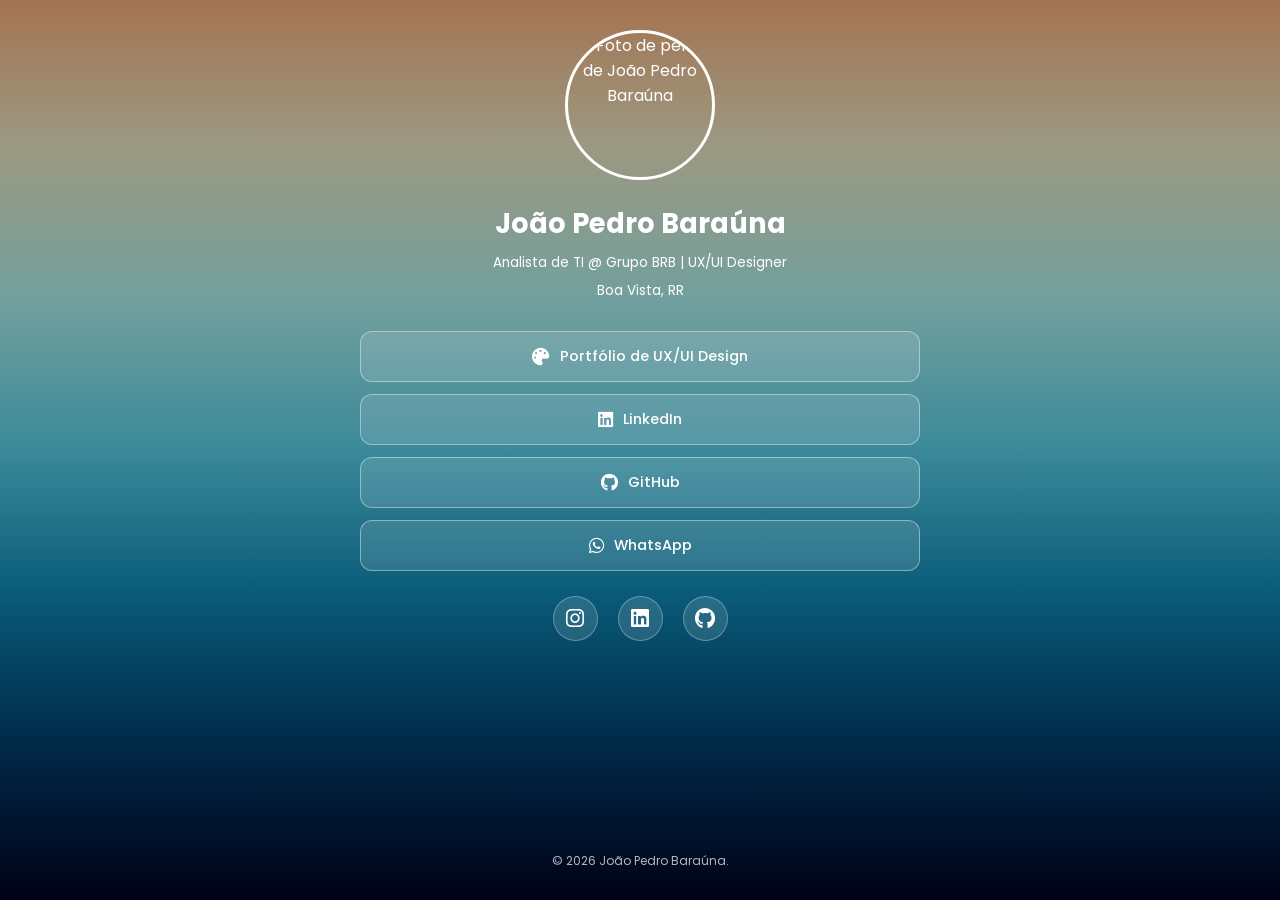
==== index.html @ 52020844 "primeiro commit" ====
<!DOCTYPE html>
<html lang="pt-BR">

<head>
    <meta charset="UTF-8">
    <meta name="viewport" content="width=device-width, initial-scale=1.0">

    <title>Links | João Pedro Baraúna</title>

    <!-- Font Awesome -->
    <link rel="stylesheet" href="https://cdnjs.cloudflare.com/ajax/libs/font-awesome/6.4.2/css/all.min.css">

    <!-- Google Fonts -->
    <link rel="preconnect" href="https://fonts.googleapis.com">
    <link rel="preconnect" href="https://fonts.gstatic.com" crossorigin>
    <link href="https://fonts.googleapis.com/css2?family=Poppins:wght@400;500;600;700&display=swap" rel="stylesheet">

    <!-- CSS -->
    <link rel="stylesheet" href="css/style.css">
</head>
<body>
    <div class="content_box">
        <header class="perfil">
            <img src="https://github.com/pedrobarauna.png" alt="Foto de perfil de João Pedro Baraúna">
            <h1>João Pedro Baraúna</h1>
            <p>Analista de TI @ Grupo BRB | UX/UI Designer</p>
            <p>Boa Vista, RR</p>
        </header>

        <main>
            <nav class="links-container" aria-label="Meus Links">
                <article>
                    <a href="https://uxpedro.framer.website/" target="_blank" rel="noopener noreferrer">
                        <i class="fa-solid fa-palette"></i>
                        Portfólio de UX/UI Design
                    </a>
                </article>

                <article>
                    <a href="https://www.linkedin.com/in/joaopedro-barauna/" target="_blank" rel="noopener noreferrer">
                        <i class="fa-brands fa-linkedin"></i>
                        LinkedIn 
                    </a>
                </article>

                <article>
                    <a href="https://github.com/pedrobarauna" target="_blank" rel="noopener noreferrer">
                        <i class="fa-brands fa-github"></i>
                        GitHub 
                    </a>
                </article>

                <article>
                    <a href="https://wa.me/5595991300653?text=Olá,%20João!%20Gostaria%20de%20entrar%20em%20contato%20com%20você."
                        target="_blank" rel="noopener noreferrer">
                        <i class="fa-brands fa-whatsapp"></i>
                        WhatsApp
                    </a>
                </article>
            </nav>

            <nav class="social-links" aria-label="Redes Sociais">

                <a href="https://www.instagram.com/pedro_bsm08/" target="_blank" rel="noopener noreferrer"
                    aria-label="Instagram">
                    <i class="fa-brands fa-instagram"></i>
                </a>

                <a href="https://www.linkedin.com/in/jpedrobarauna/" target="_blank" rel="noopener noreferrer"
                    aria-label="LinkedIn">
                    <i class="fa-brands fa-linkedin"></i>
                </a>
                <a href="https://github.com/pedrobarauna" target="_blank" rel="noopener noreferrer" aria-label="GitHub">
                    <i class="fa-brands fa-github"></i>
                </a>

            </nav>
        </main>
        <footer>
            <p>&copy; 2026 João Pedro Baraúna.</p>
        </footer>
    </div>
</body>
</html>
---- css/style.css ----
* {
    margin: 0;
    padding: 0;
    box-sizing: border-box;
}


body {
    min-height: 100vh;
    background: linear-gradient(180deg,
            #a47451 0%,
            #9c9881 16%,
            #73a09d 33%,
            #3b899a 50%,
            #095b79 66%,
            #002847 83%,
            #000116 100%);
    font-family: 'Poppins', sans-serif;
    color: #fff;
    display: flex;
    justify-content: center;
}


.content_box {
    width: 100%;
    max-width: 600px;
    min-height: 100vh;
    display: flex;
    flex-direction: column;
    padding: 30px 20px;
    gap: 30px;
}


/* PERFIL */

.perfil {
    display: flex;
    flex-direction: column;
    align-items: center;
    text-align: center;
    gap: 8px;
}


.perfil img {
    width: 150px;
    height: 150px;
    object-fit: cover;
    border-radius: 50%;
    border: 3px solid #fff;
    margin-bottom: 15px;
}


.perfil h1 {
    font-size: 1.7rem;
    font-weight: 700;
    color: #fff;
}


.perfil p {
    font-size: 0.85rem;
    color: #fff;
}


/* CONTEÚDO PRINCIPAL */

main {
    display: flex;
    flex-direction: column;
    gap: 25px;
}


/* LINKS */

.links-container {
    display: flex;
    flex-direction: column;
    gap: 12px;
}


.links-container article {
    width: 100%;
}

.links-container a {
    display: flex;
    align-items: center;
    justify-content: center;
    gap: 10px;
    width: 100%;
    padding: 14px 20px;
    border: 1px solid rgba(255, 255, 255, 0.4);
    border-radius: 12px;
    background: rgba(255, 255, 255, 0.12);
    color: #fff;
    text-decoration: none;
    font-size: 0.9rem;
    font-weight: 500;
    transition: all 0.3s ease;
}


.links-container a:hover {
    background: rgba(255, 255, 255, 0.25);
    transform: translateY(-3px);
    border-color: #fff;
}

.links-container i {
    font-size: 1.1rem;
}

/* REDES SOCIAIS */
.social-links {
    display: flex;
    justify-content: center;
    gap: 20px;
}

.social-links a {
    display: flex;
    align-items: center;
    justify-content: center;
    width: 45px;
    height: 45px;
    border-radius: 50%;
    color: #fff;
    font-size: 1.3rem;
    text-decoration: none;
    background: rgba(255, 255, 255, 0.12);
    border: 1px solid rgba(255, 255, 255, 0.3);
    transition: all 0.3s ease;
}


.social-links a:hover {
    background: rgba(255, 255, 255, 0.25);
    transform: translateY(-3px);
}


/* RODAPÉ */
footer {
    margin-top: auto;
    text-align: center;
    padding-top: 20px;
}

footer p {
    font-size: 0.75rem;
    color: rgba(255, 255, 255, 0.7);
}
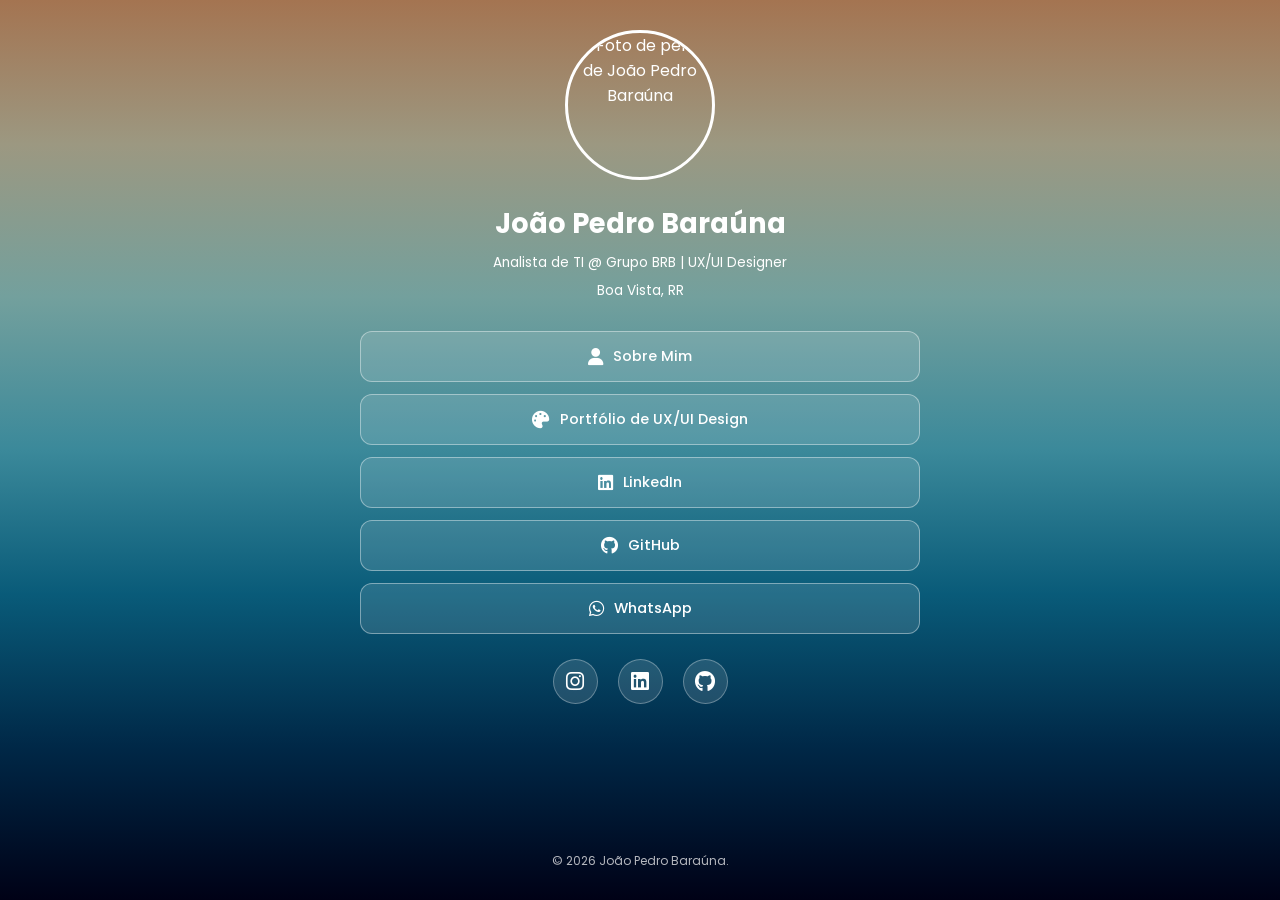
==== commit 35b2b19a: "MELHORIA NO CÓDIGO" ====
--- a/index.html
+++ b/index.html
@@ -18,6 +18,7 @@
     <!-- CSS -->
     <link rel="stylesheet" href="css/style.css">
 </head>
+
 <body>
     <div class="content_box">
         <header class="perfil">
@@ -30,23 +31,30 @@
         <main>
             <nav class="links-container" aria-label="Meus Links">
                 <article>
-                    <a href="https://uxpedro.framer.website/" target="_blank" rel="noopener noreferrer">
+                    <a href="sobre.html">
+                        <i class="fa-solid fa-user"></i>
+                        Sobre Mim
+                    </a>
+                </article>
+
+                <article>
+                    <a href="construcao.html" target="_blank" rel="noopener noreferrer">
                         <i class="fa-solid fa-palette"></i>
                         Portfólio de UX/UI Design
                     </a>
                 </article>
 
                 <article>
-                    <a href="https://www.linkedin.com/in/joaopedro-barauna/" target="_blank" rel="noopener noreferrer">
+                    <a href="https://www.linkedin.com/in/jpedrobarauna/" target="_blank" rel="noopener noreferrer">
                         <i class="fa-brands fa-linkedin"></i>
-                        LinkedIn 
+                        LinkedIn
                     </a>
                 </article>
 
                 <article>
                     <a href="https://github.com/pedrobarauna" target="_blank" rel="noopener noreferrer">
                         <i class="fa-brands fa-github"></i>
-                        GitHub 
+                        GitHub
                     </a>
                 </article>
 
@@ -81,4 +89,5 @@
         </footer>
     </div>
 </body>
+
 </html>
--- a/css/style.css
+++ b/css/style.css
@@ -157,3 +157,121 @@
     font-size: 0.75rem;
     color: rgba(255, 255, 255, 0.7);
 }
+
+/* =========================================
+   PÁGINA: SOBRE MIM
+========================================= */
+
+/* Caixa principal com efeito Glassmorphism */
+.sobre-container {
+    width: 100%;
+    max-width: 600px;
+    background: rgba(255, 255, 255, 0.08);
+    border: 1px solid rgba(255, 255, 255, 0.2);
+    border-radius: 20px;
+    padding: 30px 20px;
+    backdrop-filter: blur(12px);
+    -webkit-backdrop-filter: blur(12px);
+    margin: 30px 20px; /* Garante respiro nas laterais no mobile */
+}
+
+/* Cabeçalho do Sobre Mim */
+.sobre-header {
+    text-align: center;
+    margin-bottom: 25px;
+    border-bottom: 1px solid rgba(255, 255, 255, 0.2);
+    padding-bottom: 20px;
+}
+
+.sobre-header img {
+    width: 120px;
+    height: 120px;
+    border-radius: 50%;
+    object-fit: cover;
+    border: 3px solid #fff;
+    margin-bottom: 15px;
+}
+
+.sobre-header h1 {
+    font-size: 1.5rem;
+    font-weight: 700;
+}
+
+.sobre-header .subtitle {
+    font-size: 0.85rem;
+    color: rgba(255, 255, 255, 0.8);
+    margin-top: 5px;
+}
+
+/* Conteúdo (Textos e Seções) */
+.sobre-content article {
+    margin-bottom: 25px;
+}
+
+.sobre-content h2 {
+    font-size: 1.2rem;
+    font-weight: 600;
+    margin-bottom: 12px;
+    display: flex;
+    align-items: center;
+    gap: 10px;
+}
+
+.sobre-content p {
+    font-size: 0.95rem;
+    line-height: 1.6;
+    color: rgba(255, 255, 255, 0.85);
+    margin-bottom: 10px;
+}
+
+.sobre-content strong {
+    color: #fff;
+}
+
+/* Lista de Habilidades */
+.skills-list {
+    list-style: none;
+    display: flex;
+    flex-wrap: wrap;
+    gap: 10px;
+}
+
+.skills-list li {
+    background: rgba(255, 255, 255, 0.12);
+    padding: 6px 14px;
+    border-radius: 20px;
+    font-size: 0.85rem;
+    border: 1px solid rgba(255, 255, 255, 0.3);
+}
+
+/* Rodapé e Botão Voltar da página sobre */
+.sobre-footer {
+    display: flex;
+    justify-content: center;
+    border-top: 1px solid rgba(255, 255, 255, 0.2);
+    padding-top: 25px;
+}
+
+.btn-voltar {
+    display: flex;
+    align-items: center;
+    justify-content: center;
+    gap: 10px;
+    width: 100%;
+    max-width: 300px;
+    padding: 14px 20px;
+    border: 1px solid rgba(255, 255, 255, 0.4);
+    border-radius: 12px;
+    background: rgba(255, 255, 255, 0.12);
+    color: #fff;
+    text-decoration: none;
+    font-size: 0.9rem;
+    font-weight: 500;
+    transition: all 0.3s ease;
+}
+
+.btn-voltar:hover {
+    background: rgba(255, 255, 255, 0.25);
+    transform: translateY(-3px);
+    border-color: #fff;
+}
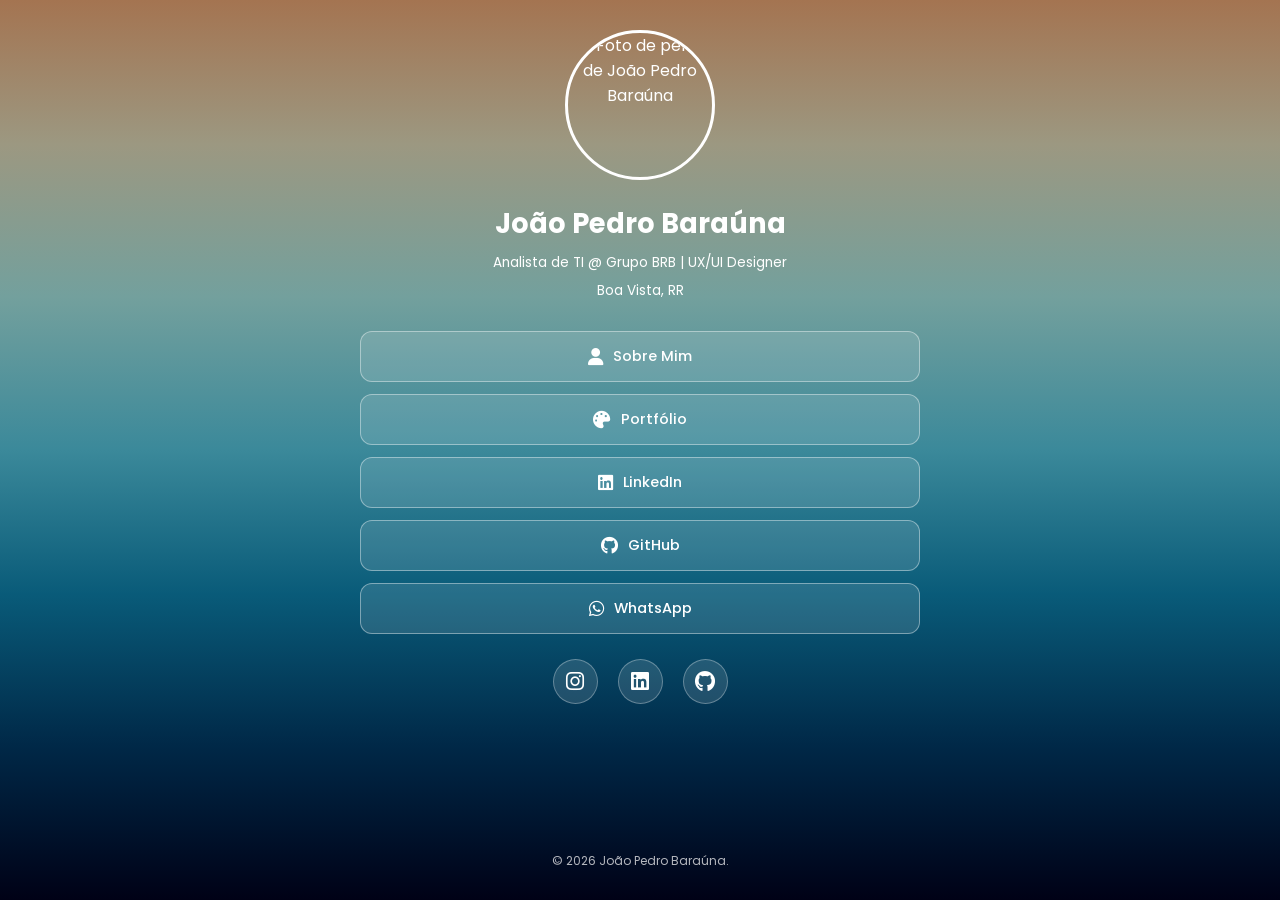
==== commit 44e03ead: "Separa CSS da página de construção" ====
--- a/index.html
+++ b/index.html
@@ -31,16 +31,16 @@
         <main>
             <nav class="links-container" aria-label="Meus Links">
                 <article>
-                    <a href="sobre.html">
+                    <a href="sobre.html" rel="noopener noreferrer">
                         <i class="fa-solid fa-user"></i>
                         Sobre Mim
                     </a>
                 </article>
 
                 <article>
-                    <a href="construcao.html" target="_blank" rel="noopener noreferrer">
+                    <a href="construcao.html" rel="noopener noreferrer">
                         <i class="fa-solid fa-palette"></i>
-                        Portfólio de UX/UI Design
+                        Portfólio
                     </a>
                 </article>
 
--- a/css/style.css
+++ b/css/style.css
@@ -275,3 +275,67 @@
     transform: translateY(-3px);
     border-color: #fff;
 }
+
+/* =========================================
+   ESTILOS DA PÁGINA EM CONSTRUÇÃO
+========================================= */
+
+/* Container Principal */
+.aviso-container {
+    display: flex;
+    flex-direction: column;
+    align-items: center;
+    max-width: 600px;
+    width: 100%;
+    text-align: center;
+    margin: 0 auto; /* Centraliza horizontalmente */
+    padding: 2rem;
+}
+
+/* Ícone de Construção/Aviso */
+.icone-aviso {
+    font-size: 4.5rem;
+    margin-bottom: 1.5rem;
+    color: #ffffff;
+    filter: drop-shadow(0 4px 6px rgba(0, 0, 0, 0.2));
+}
+
+/* Textos */
+.aviso-container h1 {
+    font-size: 1.8rem;
+    font-weight: 700;
+    margin-bottom: 0.5rem;
+    color: #ffffff;
+}
+
+.aviso-container p {
+    font-size: 1rem;
+    color: rgba(255, 255, 255, 0.85);
+    margin-bottom: 2.5rem;
+    line-height: 1.5;
+}
+
+/* Botão de Voltar */
+.btn-voltar {
+    display: flex;
+    align-items: center;
+    justify-content: center;
+    gap: 10px;
+    width: 100%;
+    max-width: 400px;
+    background: rgba(255, 255, 255, 0.05);
+    color: #ffffff;
+    text-decoration: none;
+    padding: 1rem;
+    border-radius: 12px;
+    font-weight: 500;
+    font-size: 1rem;
+    border: 1px solid rgba(255, 255, 255, 0.4);
+    transition: all 0.3s ease;
+}
+
+.btn-voltar:hover {
+    background: rgba(255, 255, 255, 0.15);
+    border-color: #ffffff;
+    transform: translateY(-2px);
+}
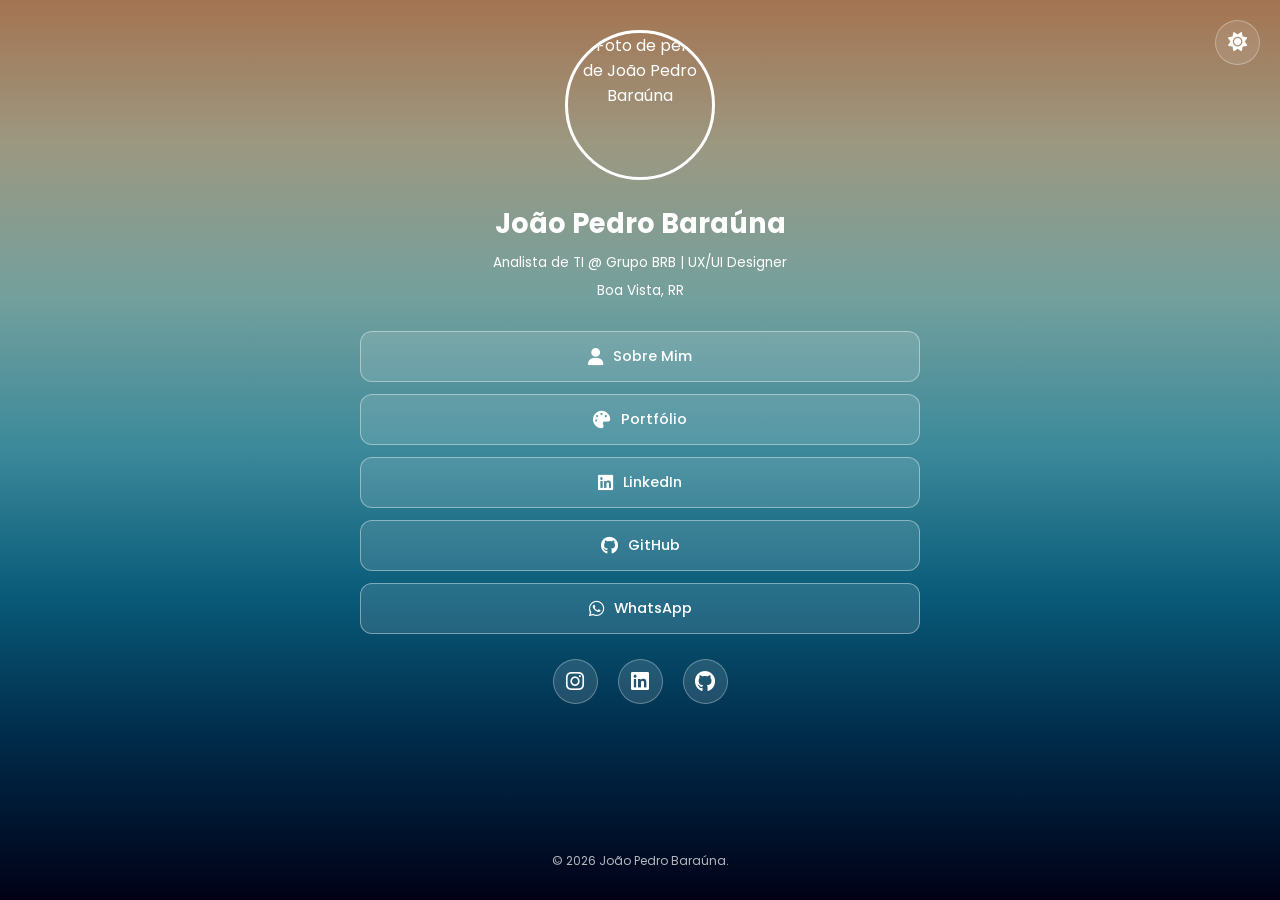
==== commit ed247975: "Adiciona funcionalidade de Dark e Light mode" ====
--- a/index.html
+++ b/index.html
@@ -20,6 +20,10 @@
 </head>
 
 <body>
+    <button id="theme-toggle" class="theme-btn">
+        <i class="fa-solid fa-sun" id="theme-icon"></i>
+    </button>
+
     <div class="content_box">
         <header class="perfil">
             <img src="https://github.com/pedrobarauna.png" alt="Foto de perfil de João Pedro Baraúna">
@@ -88,6 +92,7 @@
             <p>&copy; 2026 João Pedro Baraúna.</p>
         </footer>
     </div>
+    <script src="js/script.js"></script>
 </body>
 
 </html>
--- a/css/style.css
+++ b/css/style.css
@@ -338,4 +338,65 @@
     background: rgba(255, 255, 255, 0.15);
     border-color: #ffffff;
     transform: translateY(-2px);
+}
+
+/* =========================================
+   BOTÃO DE TEMA (DARK/LIGHT)
+========================================= */
+.theme-btn {
+    position: absolute; /* Fixa no topo */
+    top: 20px;
+    right: 20px;
+    background: rgba(255, 255, 255, 0.1);
+    border: 1px solid rgba(255, 255, 255, 0.3);
+    color: #ffffff;
+    width: 45px;
+    height: 45px;
+    border-radius: 50%;
+    cursor: pointer;
+    font-size: 1.2rem;
+    display: flex;
+    align-items: center;
+    justify-content: center;
+    transition: all 0.3s ease;
+    z-index: 1000; /* Garante que fique acima de tudo */
+}
+
+.theme-btn:hover {
+    background: rgba(255, 255, 255, 0.3);
+    transform: scale(1.1);
+}
+
+/* =========================================
+   MODO CLARO (LIGHT MODE)
+========================================= */
+/* Quando o body tiver essa classe, ele substitui as cores originais */
+body.light-mode {
+    background: linear-gradient(135deg, #e0eafc 0%, #cfdef3 100%); /* Fundo claro */
+    color: #333333; /* Texto escuro */
+}
+
+/* Ajuste das cores do botão de tema no Modo Claro */
+body.light-mode .theme-btn {
+    color: #333333;
+    background: rgba(0, 0, 0, 0.05);
+    border-color: rgba(0, 0, 0, 0.2);
+}
+
+body.light-mode .theme-btn:hover {
+    background: rgba(0, 0, 0, 0.15);
+}
+
+/* Se você usar links/botões transparentes com borda branca, inverta-os aqui */
+body.light-mode a, 
+body.light-mode .btn-voltar,
+body.light-mode .icone-aviso,
+body.light-mode h1,
+body.light-mode p {
+    color: #333333;
+    border-color: rgba(0, 0, 0, 0.3);
+}
+
+body.light-mode .btn-voltar:hover {
+    background: rgba(0, 0, 0, 0.05);
 }
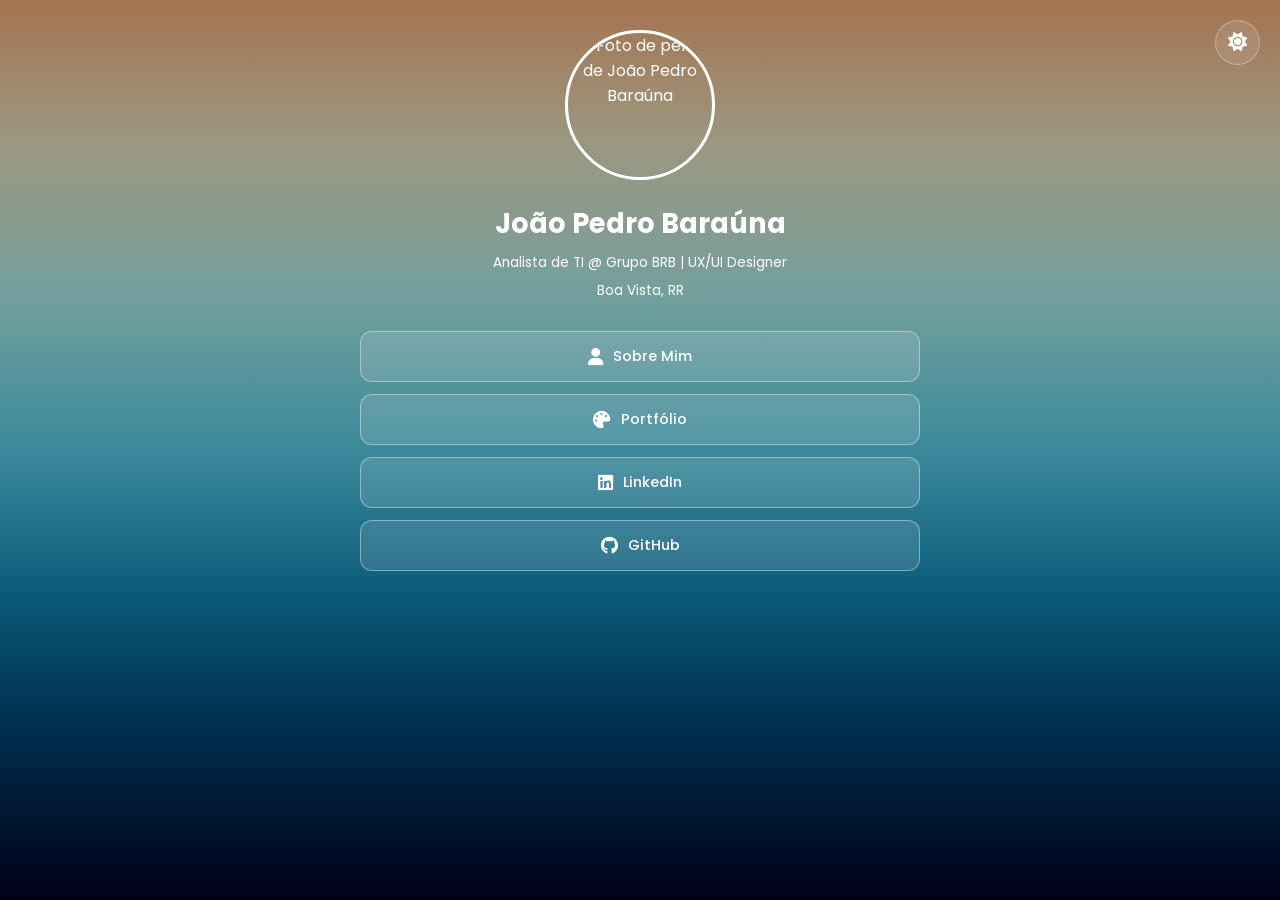
==== commit 42255f5b: "Adiciona stagger animations nos elementos da pagina" ====
--- a/index.html
+++ b/index.html
@@ -26,37 +26,39 @@
 
     <div class="content_box">
         <header class="perfil">
-            <img src="https://github.com/pedrobarauna.png" alt="Foto de perfil de João Pedro Baraúna">
-            <h1>João Pedro Baraúna</h1>
-            <p>Analista de TI @ Grupo BRB | UX/UI Designer</p>
-            <p>Boa Vista, RR</p>
+            <img src="https://github.com/pedrobarauna.png" alt="Foto de perfil de João Pedro Baraúna" class="fade-in">
+            <h1 class="fade-in">João Pedro Baraúna</h1>
+            <p class="fade-in">Analista de TI @ Grupo BRB | UX/UI Designer</p>
+            <p class="fade-in">Boa Vista, RR</p>
         </header>
 
         <main>
             <nav class="links-container" aria-label="Meus Links">
                 <article>
-                    <a href="sobre.html" rel="noopener noreferrer">
+                    <a href="sobre.html" rel="noopener noreferrer" class="btn-link fade-in">
                         <i class="fa-solid fa-user"></i>
                         Sobre Mim
                     </a>
                 </article>
 
                 <article>
-                    <a href="construcao.html" rel="noopener noreferrer">
+                    <a href="construcao.html" rel="noopener noreferrer" class="btn-link fade-in">
                         <i class="fa-solid fa-palette"></i>
                         Portfólio
                     </a>
                 </article>
 
                 <article>
-                    <a href="https://www.linkedin.com/in/jpedrobarauna/" target="_blank" rel="noopener noreferrer">
+                    <a href="https://www.linkedin.com/in/jpedrobarauna/" target="_blank" rel="noopener noreferrer"
+                        class="btn-link fade-in">
                         <i class="fa-brands fa-linkedin"></i>
                         LinkedIn
                     </a>
                 </article>
 
                 <article>
-                    <a href="https://github.com/pedrobarauna" target="_blank" rel="noopener noreferrer">
+                    <a href="https://github.com/pedrobarauna" target="_blank" rel="noopener noreferrer"
+                        class="btn-link fade-in">
                         <i class="fa-brands fa-github"></i>
                         GitHub
                     </a>
@@ -64,7 +66,7 @@
 
                 <article>
                     <a href="https://wa.me/5595991300653?text=Olá,%20João!%20Gostaria%20de%20entrar%20em%20contato%20com%20você."
-                        target="_blank" rel="noopener noreferrer">
+                        target="_blank" rel="noopener noreferrer" class="btn-link fade-in">
                         <i class="fa-brands fa-whatsapp"></i>
                         WhatsApp
                     </a>
@@ -74,22 +76,22 @@
             <nav class="social-links" aria-label="Redes Sociais">
 
                 <a href="https://www.instagram.com/pedro_bsm08/" target="_blank" rel="noopener noreferrer"
-                    aria-label="Instagram">
+                    aria-label="Instagram" class="fade-in">
                     <i class="fa-brands fa-instagram"></i>
                 </a>
 
                 <a href="https://www.linkedin.com/in/jpedrobarauna/" target="_blank" rel="noopener noreferrer"
-                    aria-label="LinkedIn">
+                    aria-label="LinkedIn" class="fade-in">
                     <i class="fa-brands fa-linkedin"></i>
                 </a>
-                <a href="https://github.com/pedrobarauna" target="_blank" rel="noopener noreferrer" aria-label="GitHub">
+                <a href="https://github.com/pedrobarauna" target="_blank" rel="noopener noreferrer" aria-label="GitHub" class="fade-in">
                     <i class="fa-brands fa-github"></i>
                 </a>
 
             </nav>
         </main>
         <footer>
-            <p>&copy; 2026 João Pedro Baraúna.</p>
+            <p class="fade-in">&copy; 2026 João Pedro Baraúna.</p>
         </footer>
     </div>
     <script src="js/script.js"></script>
--- a/css/style.css
+++ b/css/style.css
@@ -172,7 +172,8 @@
     padding: 30px 20px;
     backdrop-filter: blur(12px);
     -webkit-backdrop-filter: blur(12px);
-    margin: 30px 20px; /* Garante respiro nas laterais no mobile */
+    margin: 30px 20px;
+    /* Garante respiro nas laterais no mobile */
 }
 
 /* Cabeçalho do Sobre Mim */
@@ -288,7 +289,8 @@
     max-width: 600px;
     width: 100%;
     text-align: center;
-    margin: 0 auto; /* Centraliza horizontalmente */
+    margin: 0 auto;
+    /* Centraliza horizontalmente */
     padding: 2rem;
 }
 
@@ -344,7 +346,8 @@
    BOTÃO DE TEMA (DARK/LIGHT)
 ========================================= */
 .theme-btn {
-    position: absolute; /* Fixa no topo */
+    position: absolute;
+    /* Fixa no topo */
     top: 20px;
     right: 20px;
     background: rgba(255, 255, 255, 0.1);
@@ -359,7 +362,8 @@
     align-items: center;
     justify-content: center;
     transition: all 0.3s ease;
-    z-index: 1000; /* Garante que fique acima de tudo */
+    z-index: 1000;
+    /* Garante que fique acima de tudo */
 }
 
 .theme-btn:hover {
@@ -372,8 +376,10 @@
 ========================================= */
 /* Quando o body tiver essa classe, ele substitui as cores originais */
 body.light-mode {
-    background: linear-gradient(135deg, #e0eafc 0%, #cfdef3 100%); /* Fundo claro */
-    color: #333333; /* Texto escuro */
+    background: linear-gradient(135deg, #e0eafc 0%, #cfdef3 100%);
+    /* Fundo claro */
+    color: #333333;
+    /* Texto escuro */
 }
 
 /* Ajuste das cores do botão de tema no Modo Claro */
@@ -388,7 +394,7 @@
 }
 
 /* Se você usar links/botões transparentes com borda branca, inverta-os aqui */
-body.light-mode a, 
+body.light-mode a,
 body.light-mode .btn-voltar,
 body.light-mode .icone-aviso,
 body.light-mode h1,
@@ -399,4 +405,20 @@
 
 body.light-mode .btn-voltar:hover {
     background: rgba(0, 0, 0, 0.05);
+}
+
+/* =========================================
+   ANIMAÇÕES DE ENTRADA (STAGGERED)
+========================================= */
+/* Estado inicial: invisível e 30px mais para baixo */
+.fade-in {
+    opacity: 0;
+    transform: translateY(30px);
+    transition: opacity 0.6s ease-out, transform 0.6s ease-out;
+}
+
+/* Estado final: totalmente visível e na posição original */
+.fade-in.show {
+    opacity: 1;
+    transform: translateY(0);
 }
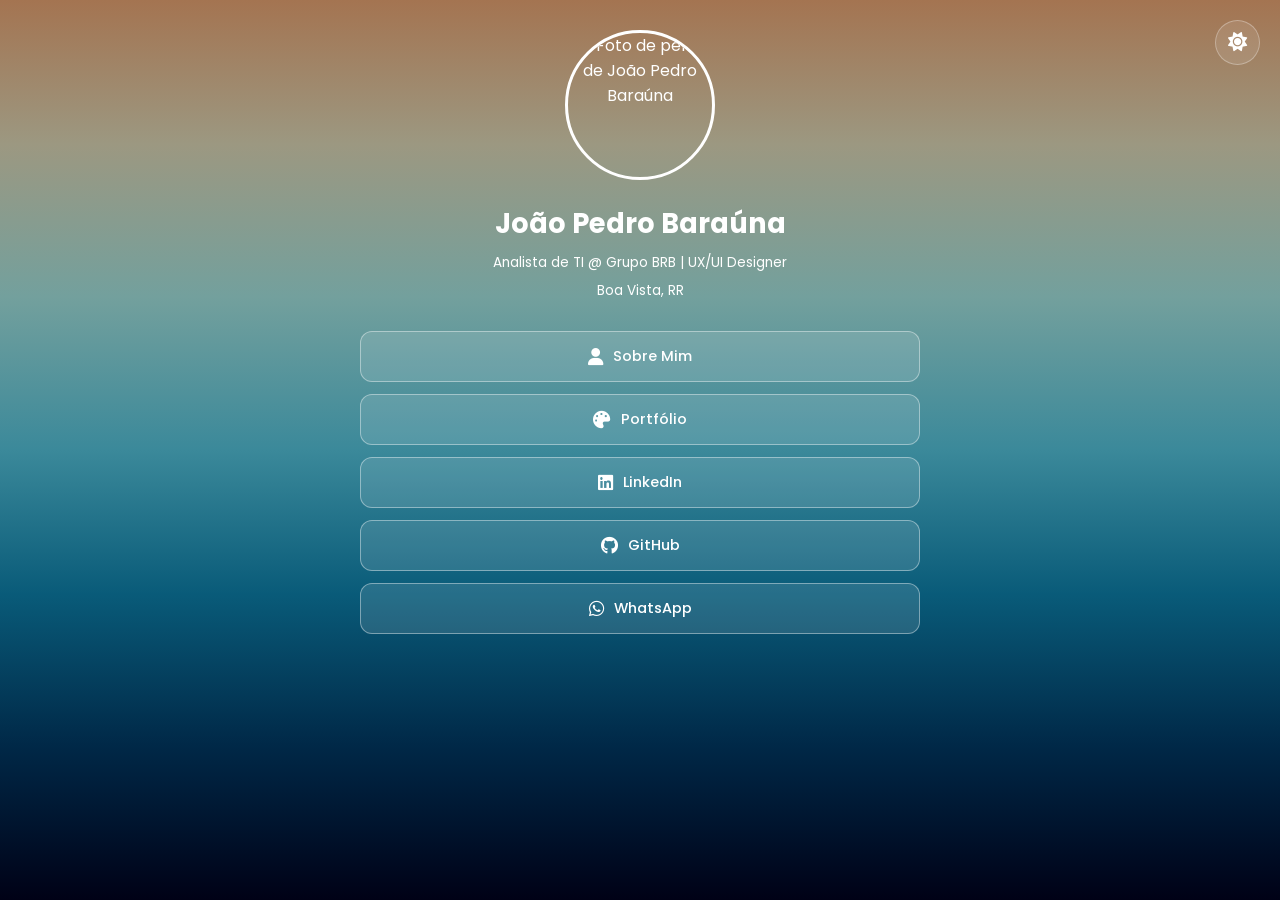
==== commit f9b33f63: "atualização de codigos" ====
--- a/index.html
+++ b/index.html
@@ -20,10 +20,6 @@
 </head>
 
 <body>
-    <button id="theme-toggle" class="theme-btn">
-        <i class="fa-solid fa-sun" id="theme-icon"></i>
-    </button>
-
     <div class="content_box">
         <header class="perfil">
             <img src="https://github.com/pedrobarauna.png" alt="Foto de perfil de João Pedro Baraúna" class="fade-in">
--- a/css/style.css
+++ b/css/style.css
@@ -117,7 +117,7 @@
     font-size: 1.1rem;
 }
 
-/* REDES SOCIAIS */
+/* REDES SOCIAIS no RODAPÉ */
 .social-links {
     display: flex;
     justify-content: center;
@@ -163,6 +163,8 @@
 ========================================= */
 
 /* Caixa principal com efeito Glassmorphism */
+/* Garante respiro nas laterais no mobile */
+
 .sobre-container {
     width: 100%;
     max-width: 600px;
@@ -173,7 +175,6 @@
     backdrop-filter: blur(12px);
     -webkit-backdrop-filter: blur(12px);
     margin: 30px 20px;
-    /* Garante respiro nas laterais no mobile */
 }
 
 /* Cabeçalho do Sobre Mim */
@@ -290,7 +291,6 @@
     width: 100%;
     text-align: center;
     margin: 0 auto;
-    /* Centraliza horizontalmente */
     padding: 2rem;
 }
 
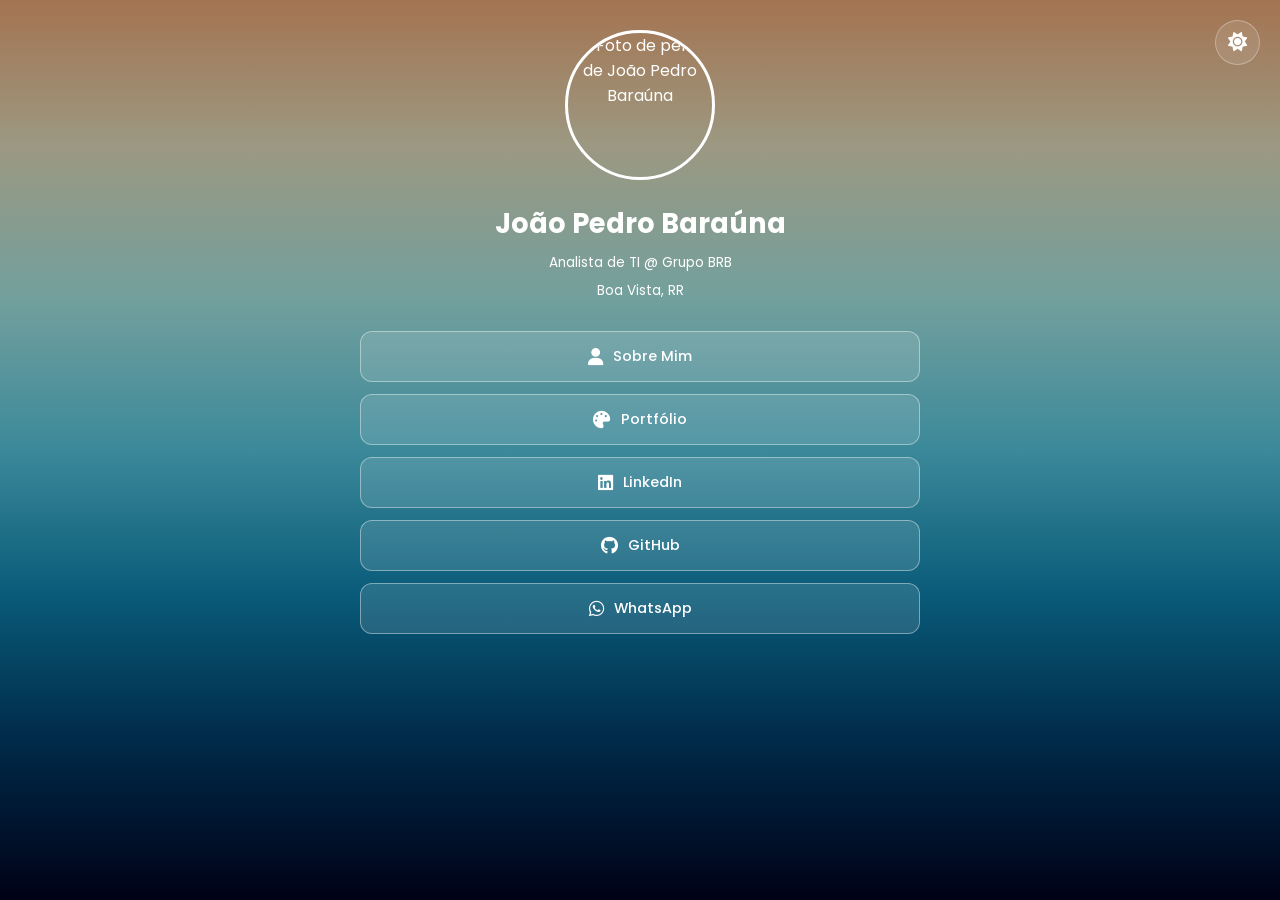
==== commit 30dc6930: "atualização de codigos" ====
--- a/index.html
+++ b/index.html
@@ -24,7 +24,7 @@
         <header class="perfil">
             <img src="https://github.com/pedrobarauna.png" alt="Foto de perfil de João Pedro Baraúna" class="fade-in">
             <h1 class="fade-in">João Pedro Baraúna</h1>
-            <p class="fade-in">Analista de TI @ Grupo BRB | UX/UI Designer</p>
+            <p class="fade-in">Analista de TI @ Grupo BRB </p>
             <p class="fade-in">Boa Vista, RR</p>
         </header>
 
